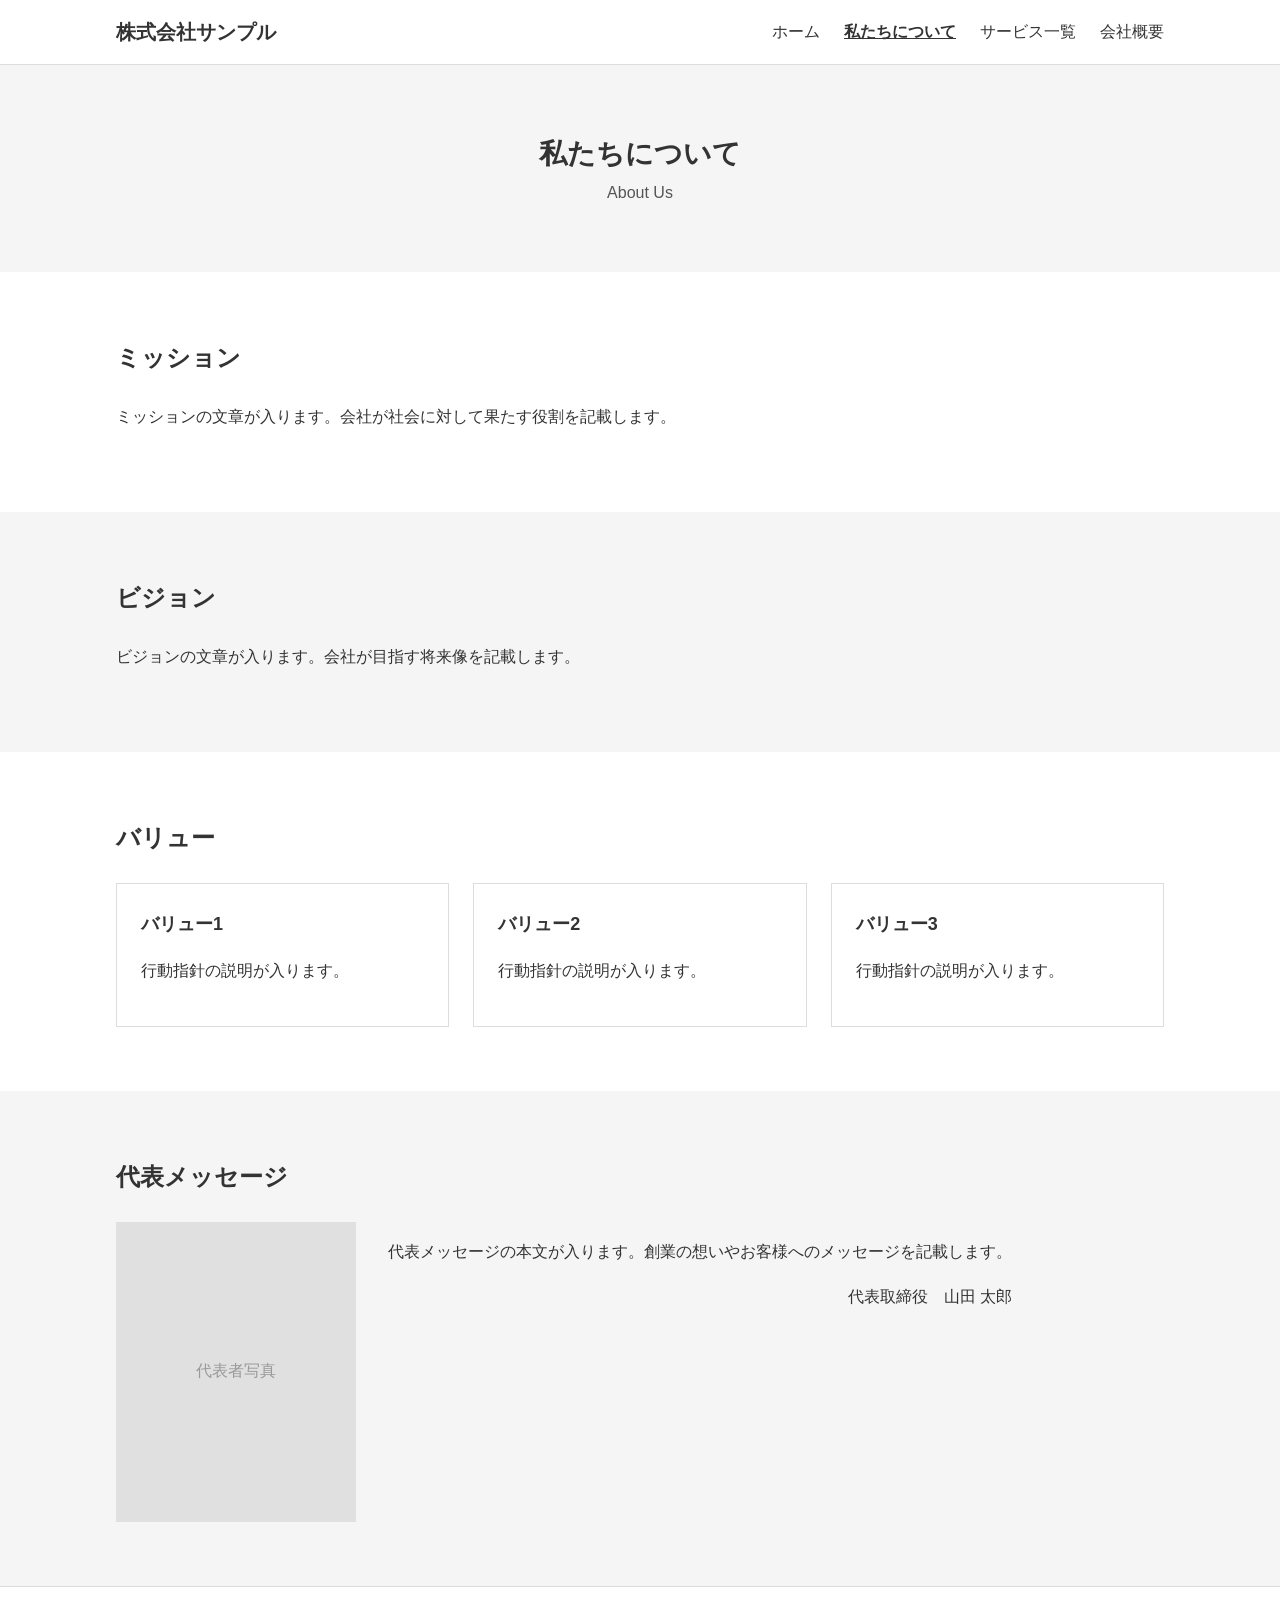
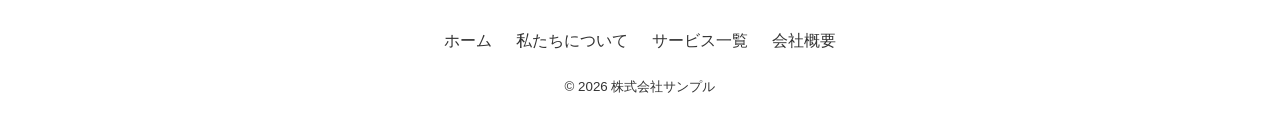
==== about.html @ fefbbc3d "架空企業サイトのたたき台（4ページ構成）を追加 ホーム・私たちについて・サービス一覧・会社概要の4ページと、 共通の仮スタイル（css/style.css）、スマホ用メニュー（js/main.js）を" ====
<!DOCTYPE html>
<html lang="ja">
<head>
  <meta charset="UTF-8">
  <meta name="viewport" content="width=device-width, initial-scale=1.0">
  <meta name="description" content="株式会社サンプルのミッション・ビジョン・バリューをご紹介します。">
  <title>私たちについて | 株式会社サンプル</title>
  <link rel="stylesheet" href="css/style.css">
</head>
<body>
  <!-- ヘッダー -->
  <header class="site-header">
    <div class="container header-inner">
      <a href="index.html" class="logo">株式会社サンプル</a>
      <button class="nav-toggle" aria-controls="global-nav" aria-expanded="false" aria-label="メニューを開く">
        <span></span><span></span><span></span>
      </button>
      <nav id="global-nav" class="global-nav" aria-label="グローバルナビゲーション">
        <ul>
          <li><a href="index.html">ホーム</a></li>
          <li><a href="about.html" aria-current="page">私たちについて</a></li>
          <li><a href="services.html">サービス一覧</a></li>
          <li><a href="company.html">会社概要</a></li>
        </ul>
      </nav>
    </div>
  </header>

  <main>
    <!-- ページタイトル -->
    <section class="page-header">
      <div class="container">
        <h1 class="page-title">私たちについて</h1>
        <p class="page-lead">About Us</p>
      </div>
    </section>

    <!-- ミッション -->
    <section class="section">
      <div class="container">
        <h2 class="section-title">ミッション</h2>
        <p>ミッションの文章が入ります。会社が社会に対して果たす役割を記載します。</p>
      </div>
    </section>

    <!-- ビジョン -->
    <section class="section section-alt">
      <div class="container">
        <h2 class="section-title">ビジョン</h2>
        <p>ビジョンの文章が入ります。会社が目指す将来像を記載します。</p>
      </div>
    </section>

    <!-- バリュー -->
    <section class="section">
      <div class="container">
        <h2 class="section-title">バリュー</h2>
        <div class="card-list">
          <article class="card">
            <h3 class="card-title">バリュー1</h3>
            <p>行動指針の説明が入ります。</p>
          </article>
          <article class="card">
            <h3 class="card-title">バリュー2</h3>
            <p>行動指針の説明が入ります。</p>
          </article>
          <article class="card">
            <h3 class="card-title">バリュー3</h3>
            <p>行動指針の説明が入ります。</p>
          </article>
        </div>
      </div>
    </section>

    <!-- 代表メッセージ -->
    <section class="section section-alt">
      <div class="container">
        <h2 class="section-title">代表メッセージ</h2>
        <div class="message">
          <div class="message-photo placeholder">代表者写真</div>
          <div class="message-body">
            <p>代表メッセージの本文が入ります。創業の想いやお客様へのメッセージを記載します。</p>
            <p class="message-sign">代表取締役　山田 太郎</p>
          </div>
        </div>
      </div>
    </section>
  </main>

  <!-- フッター -->
  <footer class="site-footer">
    <div class="container">
      <nav aria-label="フッターナビゲーション">
        <ul class="footer-nav">
          <li><a href="index.html">ホーム</a></li>
          <li><a href="about.html">私たちについて</a></li>
          <li><a href="services.html">サービス一覧</a></li>
          <li><a href="company.html">会社概要</a></li>
        </ul>
      </nav>
      <p class="copyright"><small>&copy; 2026 株式会社サンプル</small></p>
    </div>
  </footer>

  <script src="js/main.js"></script>
</body>
</html>
---- css/style.css ----
/* ==========================================================================
   株式会社サンプル - たたき台用スタイル
   ※レイアウト確認用の最低限のスタイルです。デザイン確定後に差し替えてください。
   ========================================================================== */

/* ---------- 変数 ---------- */
:root {
  --color-text: #333;
  --color-bg: #fff;
  --color-bg-alt: #f5f5f5;
  --color-border: #ddd;
  --color-accent: #555;
  --container-width: 1080px;
  --header-height: 64px;
}

/* ---------- リセット・ベース ---------- */
*,
*::before,
*::after {
  box-sizing: border-box;
}

body {
  margin: 0;
  font-family: "Hiragino Kaku Gothic ProN", "Hiragino Sans", "Noto Sans JP", Meiryo, sans-serif;
  line-height: 1.8;
  color: var(--color-text);
  background: var(--color-bg);
}

img {
  max-width: 100%;
  height: auto;
}

a {
  color: inherit;
}

ul,
ol {
  margin: 0;
  padding: 0;
  list-style: none;
}

.container {
  width: 100%;
  max-width: var(--container-width);
  margin: 0 auto;
  padding: 0 16px;
}

/* ---------- ヘッダー ---------- */
.site-header {
  position: sticky;
  top: 0;
  z-index: 100;
  background: var(--color-bg);
  border-bottom: 1px solid var(--color-border);
}

.header-inner {
  display: flex;
  align-items: center;
  justify-content: space-between;
  height: var(--header-height);
}

.logo {
  font-weight: bold;
  font-size: 1.25rem;
  text-decoration: none;
}

.global-nav ul {
  display: flex;
  gap: 24px;
}

.global-nav a {
  text-decoration: none;
}

.global-nav a[aria-current="page"] {
  font-weight: bold;
  text-decoration: underline;
}

/* ハンバーガーボタン（スマホ時のみ表示） */
.nav-toggle {
  display: none;
  width: 40px;
  height: 40px;
  padding: 8px;
  background: none;
  border: none;
  cursor: pointer;
}

.nav-toggle span {
  display: block;
  height: 2px;
  margin: 5px 0;
  background: var(--color-text);
}

/* ---------- メインビジュアル ---------- */
.hero {
  padding: 120px 0;
  text-align: center;
  background: var(--color-bg-alt);
}

.hero-title {
  margin: 0 0 16px;
  font-size: 2rem;
}

.hero-lead {
  margin: 0 0 32px;
}

/* ---------- 下層ページのタイトル ---------- */
.page-header {
  padding: 64px 0;
  text-align: center;
  background: var(--color-bg-alt);
}

.page-title {
  margin: 0;
  font-size: 1.75rem;
}

.page-lead {
  margin: 0;
  color: var(--color-accent);
}

/* ---------- セクション共通 ---------- */
.section {
  padding: 64px 0;
}

.section-alt {
  background: var(--color-bg-alt);
}

.section-title {
  margin: 0 0 24px;
  font-size: 1.5rem;
}

/* ---------- ボタン・リンク ---------- */
.btn {
  display: inline-block;
  padding: 12px 32px;
  border: 1px solid var(--color-text);
  text-decoration: none;
}

.link-more {
  display: inline-block;
  margin-top: 16px;
}

.link-more::after {
  content: " →";
}

/* ---------- カード ---------- */
.card-list {
  display: grid;
  grid-template-columns: repeat(3, 1fr);
  gap: 24px;
}

.card {
  padding: 24px;
  background: var(--color-bg);
  border: 1px solid var(--color-border);
}

.card-title {
  margin: 0 0 8px;
  font-size: 1.125rem;
}

/* ---------- お知らせ ---------- */
.news-list li {
  display: flex;
  gap: 24px;
  padding: 16px 0;
  border-bottom: 1px solid var(--color-border);
}

/* ---------- 画像などの仮置き ---------- */
.placeholder {
  display: flex;
  align-items: center;
  justify-content: center;
  color: #999;
  background: #e0e0e0;
}

/* ---------- 代表メッセージ ---------- */
.message {
  display: flex;
  gap: 32px;
}

.message-photo {
  flex: 0 0 240px;
  height: 300px;
}

.message-sign {
  text-align: right;
}

/* ---------- サービス詳細 ---------- */
.service {
  display: flex;
  gap: 32px;
  padding: 40px 0;
  border-bottom: 1px solid var(--color-border);
}

.service-image {
  flex: 0 0 320px;
  height: 220px;
}

.service-title {
  margin: 0 0 16px;
  font-size: 1.375rem;
}

.service-features {
  padding-left: 1.5em;
  list-style: disc;
}

.flow-list {
  display: grid;
  gap: 16px;
}

.flow-list li {
  padding: 16px 24px;
  background: var(--color-bg);
  border: 1px solid var(--color-border);
}

/* ---------- 会社概要テーブル ---------- */
.info-table {
  width: 100%;
  border-collapse: collapse;
}

.info-table th,
.info-table td {
  padding: 16px;
  text-align: left;
  vertical-align: top;
  border-bottom: 1px solid var(--color-border);
}

.info-table th {
  width: 25%;
  white-space: nowrap;
}

.map {
  height: 360px;
  margin-bottom: 16px;
}

/* ---------- フッター ---------- */
.site-footer {
  padding: 40px 0 24px;
  text-align: center;
  border-top: 1px solid var(--color-border);
}

.footer-nav {
  display: flex;
  flex-wrap: wrap;
  justify-content: center;
  gap: 8px 24px;
  margin-bottom: 16px;
}

.footer-nav a {
  text-decoration: none;
}

.copyright {
  margin: 0;
}

/* ---------- レスポンシブ（スマホ） ---------- */
@media (max-width: 768px) {
  .nav-toggle {
    display: block;
  }

  .global-nav {
    display: none;
    position: absolute;
    top: var(--header-height);
    left: 0;
    right: 0;
    background: var(--color-bg);
    border-bottom: 1px solid var(--color-border);
  }

  .global-nav.is-open {
    display: block;
  }

  .global-nav ul {
    flex-direction: column;
    gap: 0;
  }

  .global-nav a {
    display: block;
    padding: 12px 16px;
  }

  .hero {
    padding: 80px 0;
  }

  .hero-title {
    font-size: 1.5rem;
  }

  .card-list {
    grid-template-columns: 1fr;
  }

  .message,
  .service {
    flex-direction: column;
  }

  .message-photo,
  .service-image {
    flex-basis: auto;
    width: 100%;
  }

  .news-list li {
    flex-direction: column;
    gap: 4px;
  }

  .info-table th {
    width: 35%;
    white-space: normal;
  }
}
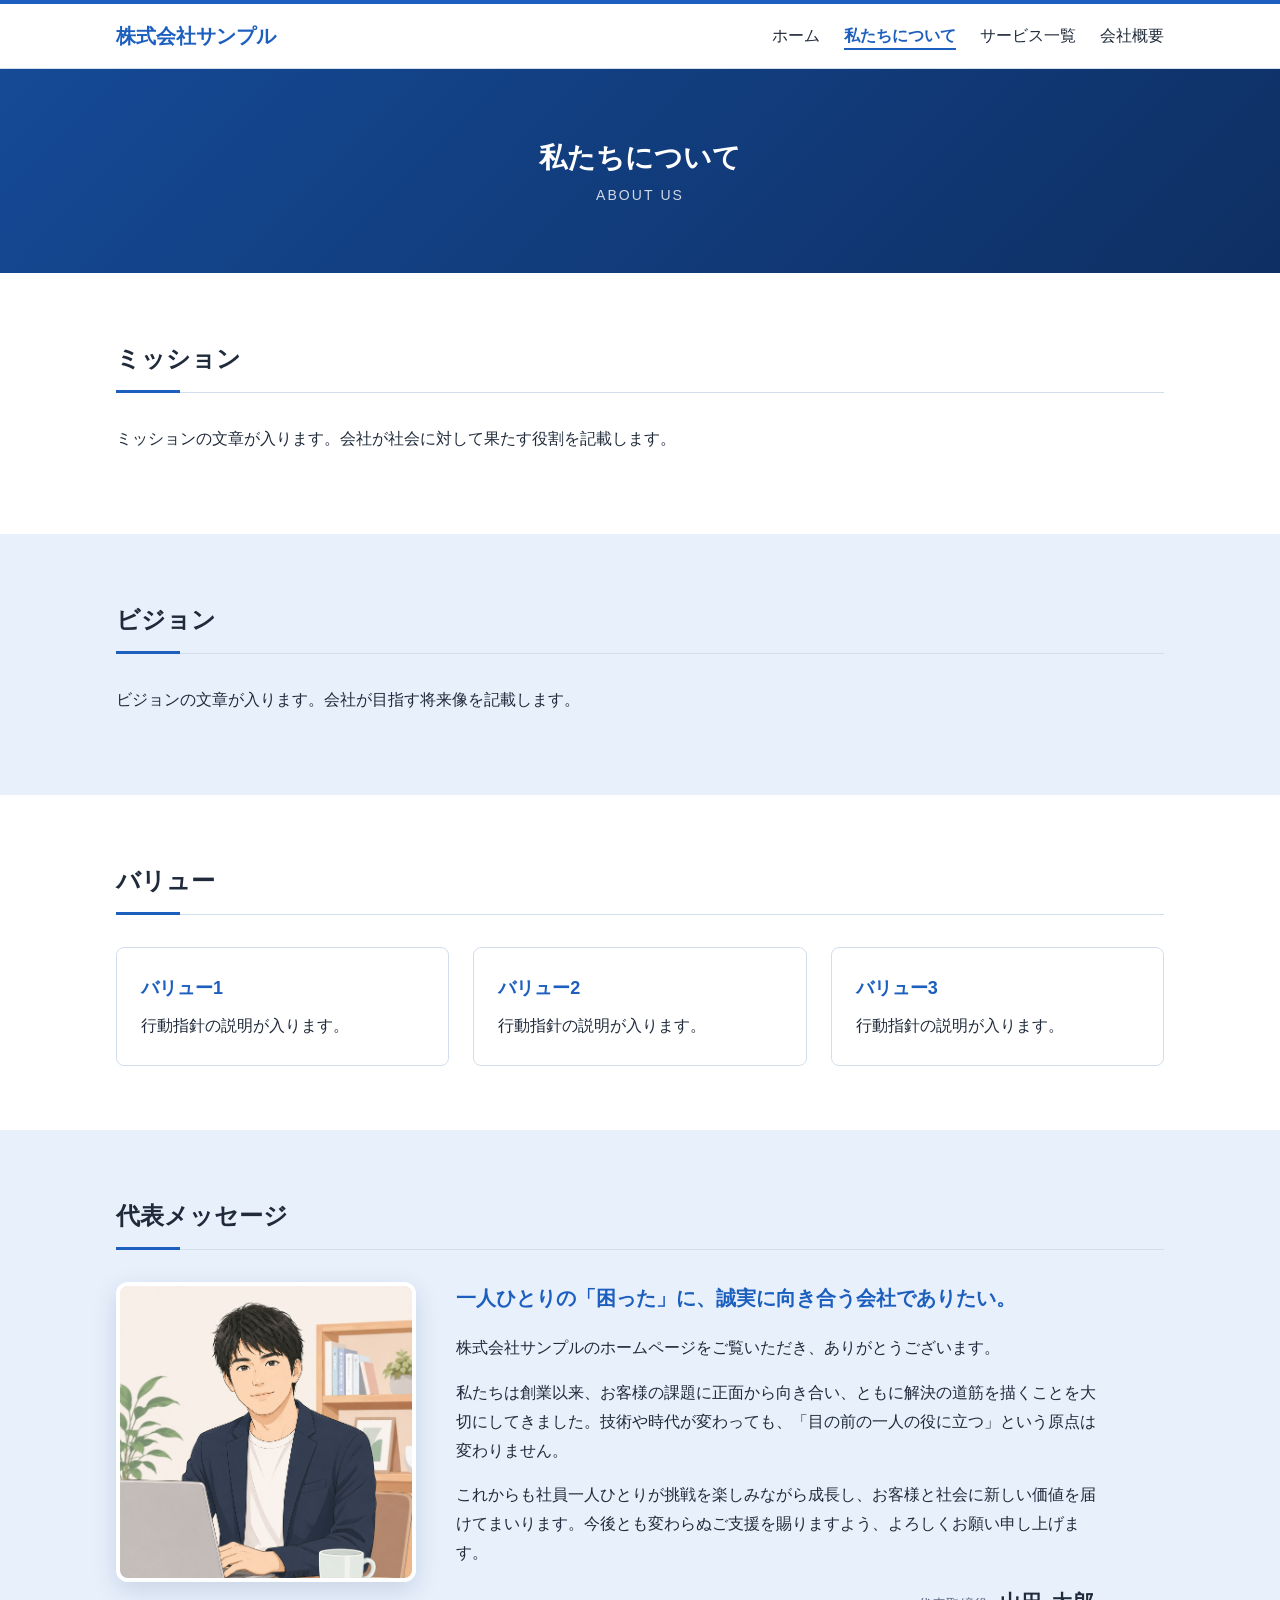
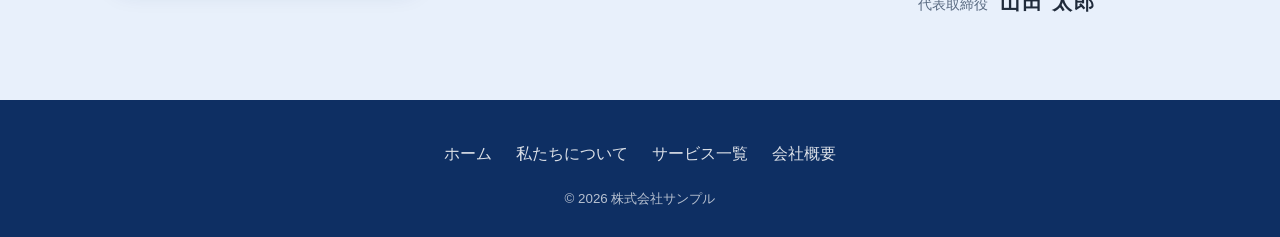
==== commit 19fc1478: "私たちについてページの代表メッセージにプロフィール画像と本文を追加 - images/profile.jpg を追加し、代表者写真の仮枠を差し替え - 代表メッセージの本文・署名を作成 - 画像とメッ" ====
--- a/about.html
+++ b/about.html
@@ -73,14 +73,22 @@
     </section>
 
     <!-- 代表メッセージ -->
-    <section class="section section-alt">
+    <section class="section section-alt" id="message">
       <div class="container">
         <h2 class="section-title">代表メッセージ</h2>
         <div class="message">
-          <div class="message-photo placeholder">代表者写真</div>
+          <figure class="message-photo">
+            <img src="images/profile.jpg" alt="代表取締役 山田 太郎のプロフィール画像" width="1254" height="1254" loading="lazy">
+          </figure>
           <div class="message-body">
-            <p>代表メッセージの本文が入ります。創業の想いやお客様へのメッセージを記載します。</p>
-            <p class="message-sign">代表取締役　山田 太郎</p>
+            <p class="message-lead">一人ひとりの「困った」に、誠実に向き合う会社でありたい。</p>
+            <p>株式会社サンプルのホームページをご覧いただき、ありがとうございます。</p>
+            <p>私たちは創業以来、お客様の課題に正面から向き合い、ともに解決の道筋を描くことを大切にしてきました。技術や時代が変わっても、「目の前の一人の役に立つ」という原点は変わりません。</p>
+            <p>これからも社員一人ひとりが挑戦を楽しみながら成長し、お客様と社会に新しい価値を届けてまいります。今後とも変わらぬご支援を賜りますよう、よろしくお願い申し上げます。</p>
+            <p class="message-sign">
+              <span class="message-sign-title">代表取締役</span>
+              <span class="message-sign-name">山田 太郎</span>
+            </p>
           </div>
         </div>
       </div>
--- a/css/style.css
+++ b/css/style.css
@@ -1,17 +1,66 @@
 /* ==========================================================================
-   株式会社サンプル - たたき台用スタイル
-   ※レイアウト確認用の最低限のスタイルです。デザイン確定後に差し替えてください。
+   株式会社サンプル - たたき台用スタイル（青基調）
+   ※配色は仮です。ブランドカラー確定後は変数の値を差し替えてください。
    ========================================================================== */
 
 /* ---------- 変数 ---------- */
 :root {
-  --color-text: #333;
+  /* 基本色 */
+  --color-primary: #1d5fbf;        /* メインの青：ボタン・リンク・見出しの線 */
+  --color-primary-dark: #154a96;   /* 濃い青：ホバー・ヒーロー背景の奥側 */
+  --color-primary-deep: #0e2f63;   /* 最も濃い青：フッター背景 */
+  --color-primary-light: #e8f0fb;  /* 淡い青：交互セクションの背景 */
+  --color-on-primary: #fff;        /* 青の上に置く文字色 */
+
+  /* 文字・背景・線 */
+  --color-text: #1f2a3a;
+  --color-text-muted: #5a6b82;
   --color-bg: #fff;
-  --color-bg-alt: #f5f5f5;
-  --color-border: #ddd;
-  --color-accent: #555;
+  --color-bg-alt: var(--color-primary-light);
+  --color-surface: #fff;           /* カード・表などの面 */
+  --color-border: #d3deec;
+
+  /* 仮置き（画像・地図） */
+  --color-placeholder: #7d93b3;
+  --color-placeholder-bg: #dbe6f5;
+
   --container-width: 1080px;
   --header-height: 64px;
+}
+
+/* ---------- ダークモード ---------- */
+@media (prefers-color-scheme: dark) {
+  :root:not([data-theme="light"]) {
+    --color-primary: #6ea8ff;
+    --color-primary-dark: #1b3f78;
+    --color-primary-deep: #0a1830;
+    --color-primary-light: #13233d;
+    --color-on-primary: #0b1526;
+    --color-text: #e3eaf5;
+    --color-text-muted: #9fb0c8;
+    --color-bg: #0e1726;
+    --color-surface: #16223a;
+    --color-border: #2a3b58;
+    --color-placeholder: #7f95b8;
+    --color-placeholder-bg: #1f3050;
+    color-scheme: dark;
+  }
+}
+
+:root[data-theme="dark"] {
+  --color-primary: #6ea8ff;
+  --color-primary-dark: #1b3f78;
+  --color-primary-deep: #0a1830;
+  --color-primary-light: #13233d;
+  --color-on-primary: #0b1526;
+  --color-text: #e3eaf5;
+  --color-text-muted: #9fb0c8;
+  --color-bg: #0e1726;
+  --color-surface: #16223a;
+  --color-border: #2a3b58;
+  --color-placeholder: #7f95b8;
+  --color-placeholder-bg: #1f3050;
+  color-scheme: dark;
 }
 
 /* ---------- リセット・ベース ---------- */
@@ -35,7 +84,13 @@
 }
 
 a {
-  color: inherit;
+  color: var(--color-primary);
+}
+
+a:focus-visible,
+button:focus-visible {
+  outline: 2px solid var(--color-primary);
+  outline-offset: 2px;
 }
 
 ul,
@@ -55,9 +110,10 @@
 /* ---------- ヘッダー ---------- */
 .site-header {
   position: sticky;
-  top: 0;
+  top: env(safe-area-inset-top, 0px);
   z-index: 100;
   background: var(--color-bg);
+  border-top: 4px solid var(--color-primary);
   border-bottom: 1px solid var(--color-border);
 }
 
@@ -71,6 +127,7 @@
 .logo {
   font-weight: bold;
   font-size: 1.25rem;
+  color: var(--color-primary);
   text-decoration: none;
 }
 
@@ -80,12 +137,21 @@
 }
 
 .global-nav a {
+  padding-block: 4px;
+  color: var(--color-text);
   text-decoration: none;
+  border-bottom: 2px solid transparent;
+  transition: color 0.2s, border-color 0.2s;
+}
+
+.global-nav a:hover {
+  color: var(--color-primary);
 }
 
 .global-nav a[aria-current="page"] {
   font-weight: bold;
-  text-decoration: underline;
+  color: var(--color-primary);
+  border-bottom-color: var(--color-primary);
 }
 
 /* ハンバーガーボタン（スマホ時のみ表示） */
@@ -103,30 +169,45 @@
   display: block;
   height: 2px;
   margin: 5px 0;
-  background: var(--color-text);
+  background: var(--color-primary);
 }
 
 /* ---------- メインビジュアル ---------- */
 .hero {
   padding: 120px 0;
   text-align: center;
-  background: var(--color-bg-alt);
+  color: #fff;
+  background: linear-gradient(135deg, var(--color-primary-dark), var(--color-primary-deep));
 }
 
 .hero-title {
   margin: 0 0 16px;
   font-size: 2rem;
+  text-wrap: balance;
 }
 
 .hero-lead {
   margin: 0 0 32px;
+  opacity: 0.9;
+}
+
+.hero .btn {
+  color: var(--color-primary-deep);
+  background: #fff;
+  border-color: #fff;
+}
+
+.hero .btn:hover {
+  color: #fff;
+  background: transparent;
 }
 
 /* ---------- 下層ページのタイトル ---------- */
 .page-header {
   padding: 64px 0;
   text-align: center;
-  background: var(--color-bg-alt);
+  color: #fff;
+  background: linear-gradient(135deg, var(--color-primary-dark), var(--color-primary-deep));
 }
 
 .page-title {
@@ -136,7 +217,10 @@
 
 .page-lead {
   margin: 0;
-  color: var(--color-accent);
+  font-size: 0.875rem;
+  letter-spacing: 0.15em;
+  text-transform: uppercase;
+  opacity: 0.8;
 }
 
 /* ---------- セクション共通 ---------- */
@@ -149,21 +233,51 @@
 }
 
 .section-title {
-  margin: 0 0 24px;
+  margin: 0 0 32px;
+  padding-bottom: 12px;
   font-size: 1.5rem;
+  text-wrap: balance;
+  border-bottom: 1px solid var(--color-border);
+  position: relative;
+}
+
+.section-title::after {
+  content: "";
+  position: absolute;
+  left: 0;
+  bottom: -1px;
+  width: 64px;
+  height: 3px;
+  background: var(--color-primary);
 }
 
 /* ---------- ボタン・リンク ---------- */
 .btn {
   display: inline-block;
   padding: 12px 32px;
-  border: 1px solid var(--color-text);
+  font-weight: bold;
+  color: var(--color-on-primary);
   text-decoration: none;
+  background: var(--color-primary);
+  border: 2px solid var(--color-primary);
+  border-radius: 999px;
+  transition: background 0.2s, color 0.2s;
+}
+
+.btn:hover {
+  color: var(--color-primary);
+  background: transparent;
 }
 
 .link-more {
   display: inline-block;
   margin-top: 16px;
+  font-weight: bold;
+  text-decoration: none;
+}
+
+.link-more:hover {
+  text-decoration: underline;
 }
 
 .link-more::after {
@@ -179,13 +293,19 @@
 
 .card {
   padding: 24px;
-  background: var(--color-bg);
+  background: var(--color-surface);
   border: 1px solid var(--color-border);
+  border-radius: 8px;
 }
 
 .card-title {
   margin: 0 0 8px;
   font-size: 1.125rem;
+  color: var(--color-primary);
+}
+
+.card p {
+  margin: 0;
 }
 
 /* ---------- お知らせ ---------- */
@@ -196,28 +316,81 @@
   border-bottom: 1px solid var(--color-border);
 }
 
+.news-list time {
+  font-variant-numeric: tabular-nums;
+  font-weight: bold;
+  color: var(--color-primary);
+}
+
 /* ---------- 画像などの仮置き ---------- */
 .placeholder {
   display: flex;
   align-items: center;
   justify-content: center;
-  color: #999;
-  background: #e0e0e0;
+  color: var(--color-placeholder);
+  background: var(--color-placeholder-bg);
+  border-radius: 8px;
 }
 
 /* ---------- 代表メッセージ ---------- */
 .message {
   display: flex;
-  gap: 32px;
+  align-items: flex-start;
+  gap: 40px;
+}
+
+.message-body {
+  min-width: 0;
+  max-width: 40em;
+}
+
+.message-body p {
+  margin: 0 0 1em;
 }
 
 .message-photo {
-  flex: 0 0 240px;
-  height: 300px;
+  flex: 0 0 300px;
+  margin: 0;
+  overflow: hidden;
+  border: 4px solid var(--color-surface);
+  border-radius: 12px;
+  box-shadow: 0 8px 24px rgba(14, 47, 99, 0.15);
+}
+
+.message-photo img {
+  display: block;
+  width: 100%;
+  height: auto;
+  aspect-ratio: 1 / 1;
+  object-fit: cover;
+}
+
+.message-lead {
+  font-size: 1.25rem;
+  font-weight: bold;
+  line-height: 1.6;
+  color: var(--color-primary);
+  text-wrap: balance;
+  word-break: auto-phrase;
 }
 
 .message-sign {
-  text-align: right;
+  display: flex;
+  justify-content: flex-end;
+  align-items: baseline;
+  gap: 12px;
+  margin-top: 1.5em;
+}
+
+.message-sign-title {
+  font-size: 0.875rem;
+  color: var(--color-text-muted);
+}
+
+.message-sign-name {
+  font-size: 1.25rem;
+  font-weight: bold;
+  letter-spacing: 0.1em;
 }
 
 /* ---------- サービス詳細 ---------- */
@@ -228,6 +401,10 @@
   border-bottom: 1px solid var(--color-border);
 }
 
+.service-body {
+  min-width: 0;
+}
+
 .service-image {
   flex: 0 0 320px;
   height: 220px;
@@ -236,6 +413,7 @@
 .service-title {
   margin: 0 0 16px;
   font-size: 1.375rem;
+  color: var(--color-primary);
 }
 
 .service-features {
@@ -243,6 +421,10 @@
   list-style: disc;
 }
 
+.service-features li::marker {
+  color: var(--color-primary);
+}
+
 .flow-list {
   display: grid;
   gap: 16px;
@@ -250,14 +432,20 @@
 
 .flow-list li {
   padding: 16px 24px;
-  background: var(--color-bg);
+  background: var(--color-surface);
   border: 1px solid var(--color-border);
+  border-radius: 8px;
+}
+
+.flow-list strong {
+  color: var(--color-primary);
 }
 
 /* ---------- 会社概要テーブル ---------- */
 .info-table {
   width: 100%;
   border-collapse: collapse;
+  background: var(--color-surface);
 }
 
 .info-table th,
@@ -271,6 +459,8 @@
 .info-table th {
   width: 25%;
   white-space: nowrap;
+  color: var(--color-primary);
+  background: var(--color-primary-light);
 }
 
 .map {
@@ -282,7 +472,8 @@
 .site-footer {
   padding: 40px 0 24px;
   text-align: center;
-  border-top: 1px solid var(--color-border);
+  color: #fff;
+  background: var(--color-primary-deep);
 }
 
 .footer-nav {
@@ -294,11 +485,26 @@
 }
 
 .footer-nav a {
+  color: #fff;
   text-decoration: none;
+  opacity: 0.85;
+}
+
+.footer-nav a:hover {
+  opacity: 1;
+  text-decoration: underline;
 }
 
 .copyright {
   margin: 0;
+  opacity: 0.7;
+}
+
+/* ---------- 動きを減らす設定への配慮 ---------- */
+@media (prefers-reduced-motion: reduce) {
+  * {
+    transition: none !important;
+  }
 }
 
 /* ---------- レスポンシブ（スマホ） ---------- */
@@ -329,6 +535,11 @@
   .global-nav a {
     display: block;
     padding: 12px 16px;
+    border-bottom: none;
+  }
+
+  .global-nav a[aria-current="page"] {
+    background: var(--color-primary-light);
   }
 
   .hero {
@@ -346,6 +557,11 @@
   .message,
   .service {
     flex-direction: column;
+  }
+
+  .message {
+    align-items: stretch;
+    gap: 24px;
   }
 
   .message-photo,
@@ -354,6 +570,11 @@
     width: 100%;
   }
 
+  .message-photo {
+    max-width: 280px;
+    margin-inline: auto;
+  }
+
   .news-list li {
     flex-direction: column;
     gap: 4px;
